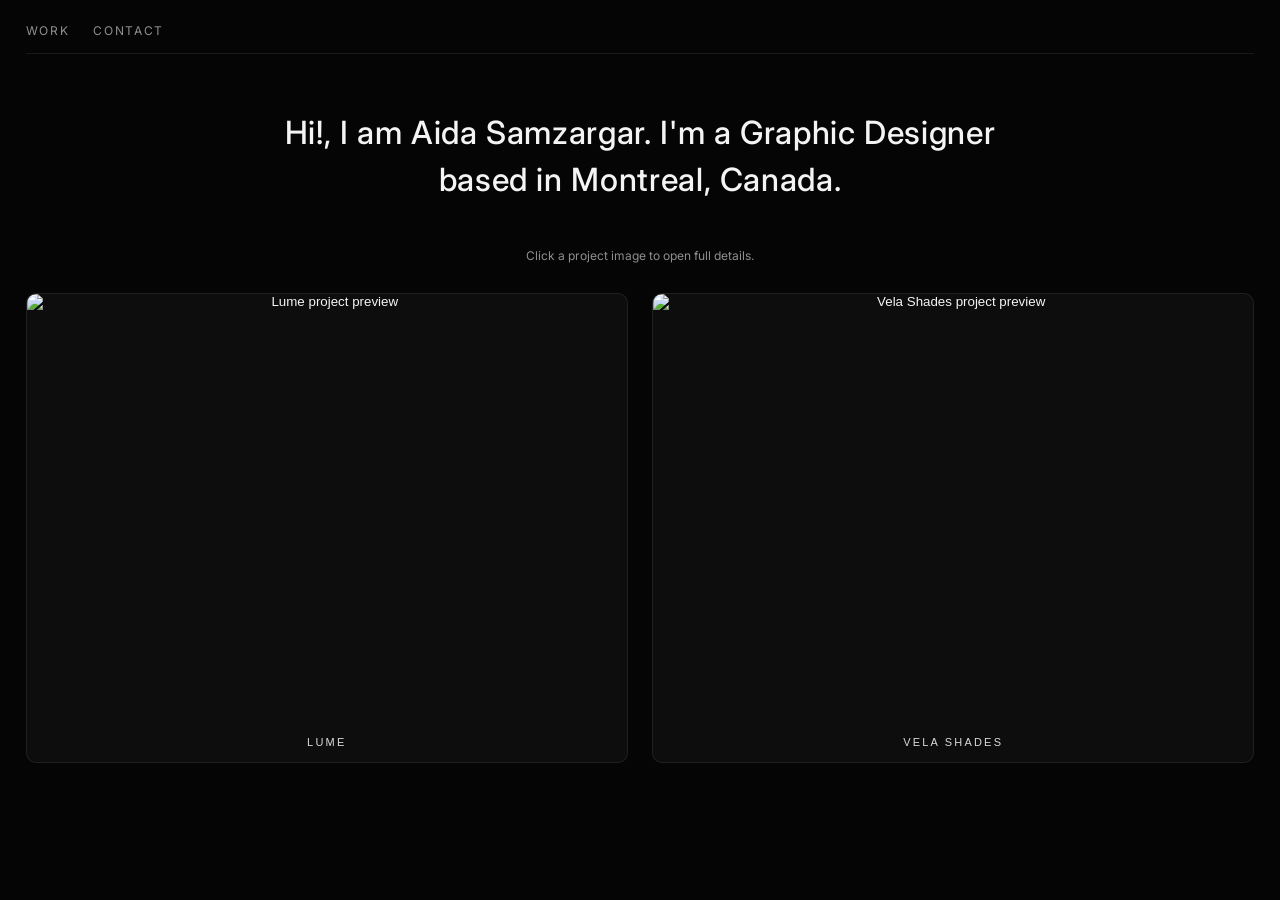
==== index.html @ a0bf2946 "update" ====
<!DOCTYPE html>
<html lang="en">
<head>
  <meta charset="UTF-8" />
  <meta name="viewport" content="width=device-width, initial-scale=1.0" />
  <title>Aida Samzargar | Graphic Designer</title>
  <link rel="preconnect" href="https://fonts.googleapis.com" />
  <link rel="preconnect" href="https://fonts.gstatic.com" crossorigin />
  <link href="https://fonts.googleapis.com/css2?family=Inter:wght@300;400;500;600&display=swap" rel="stylesheet" />
  <style>
    :root {
      --bg: #050505;
      --surface: #0d0d0d;
      --text: #f4f4f4;
      --muted: #8f8f8f;
      --line: rgba(255, 255, 255, 0.08);
    }

    * {
      box-sizing: border-box;
      margin: 0;
      padding: 0;
    }

    body {
      font-family: "Inter", sans-serif;
      background: var(--bg);
      color: var(--text);
      min-height: 100vh;
      line-height: 1.45;
    }

    .page {
      width: min(1360px, 96vw);
      margin: 0 auto;
      padding: 22px 0 54px;
    }

    .nav {
      display: flex;
      justify-content: space-between;
      align-items: center;
      margin-bottom: 56px;
      border-bottom: 1px solid var(--line);
      padding-bottom: 14px;
    }

    .nav-left {
      display: flex;
      gap: 24px;
      font-size: 12px;
      letter-spacing: 0.14em;
      text-transform: uppercase;
      color: var(--muted);
    }

    .brand {
      font-size: 32px;
      font-weight: 500;
      text-align: center;
      letter-spacing: 0.02em;
      max-width: 760px;
      margin: 0 auto 44px;
    }

    .helper {
      text-align: center;
      color: var(--muted);
      margin-top: 8px;
      margin-bottom: 28px;
      font-size: 12px;
    }

    .projects-grid {
      display: grid;
      grid-template-columns: repeat(2, minmax(0, 1fr));
      gap: 24px;
    }

    .project-card {
      border: 1px solid var(--line);
      background: var(--surface);
      overflow: hidden;
      border-radius: 10px;
      transition: transform 0.22s ease, border-color 0.22s ease;
      cursor: pointer;
      color: inherit;
      text-decoration: none;
    }

    .project-card:hover {
      transform: translateY(-3px);
      border-color: rgba(255, 255, 255, 0.2);
    }

    .project-card img {
      width: 100%;
      height: 430px;
      object-fit: cover;
      display: block;
    }

    .project-card .name {
      padding: 12px 14px 14px;
      font-size: 11px;
      text-transform: uppercase;
      letter-spacing: 0.2em;
      color: #dadada;
    }

    .modal {
      position: fixed;
      inset: 0;
      display: none;
      align-items: center;
      justify-content: center;
      background: rgba(0, 0, 0, 0.84);
      z-index: 1000;
      padding: 28px;
    }

    .modal.open {
      display: flex;
    }

    .modal-inner {
      width: min(1200px, 100%);
      max-height: 92vh;
      overflow: auto;
      background: #0c0c0c;
      border: 1px solid var(--line);
      border-radius: 10px;
    }

    .modal-head {
      position: sticky;
      top: 0;
      z-index: 1;
      background: #0c0c0c;
      display: flex;
      justify-content: space-between;
      align-items: center;
      padding: 14px 16px;
      border-bottom: 1px solid var(--line);
    }

    .modal-title {
      font-size: 11px;
      letter-spacing: 0.16em;
      text-transform: uppercase;
      color: #e5e5e5;
    }

    .close-btn {
      border: 1px solid var(--line);
      background: #171717;
      color: #fff;
      font-size: 12px;
      letter-spacing: 0.1em;
      text-transform: uppercase;
      padding: 8px 11px;
      cursor: pointer;
      border-radius: 6px;
    }

    .modal-image {
      width: 100%;
      height: auto;
      display: block;
    }

    @media (max-width: 800px) {
      .brand { font-size: 26px; }

      .projects-grid {
        grid-template-columns: 1fr;
      }

      .project-card img { height: 320px; }
    }
  </style>
</head>
<body>
  <main class="page">
    <header class="nav">
      <div class="nav-left">
        <span>Work</span>
        <span>Contact</span>
      </div>
    </header>

    <h1 class="brand">Hi!, I am Aida Samzargar. I'm a Graphic Designer based in Montreal, Canada.</h1>
    <p class="helper">Click a project image to open full details.</p>

    <section class="projects-grid">
      <button class="project-card" data-title="Lume" data-image="Lume.jpg" aria-label="Open Lume details">
        <img src="Lume.jpg" alt="Lume project preview" />
        <div class="name">Lume</div>
      </button>

      <button class="project-card" data-title="Vela Shades" data-image="Vela shades final.jpg" aria-label="Open Vela Shades details">
        <img src="Vela shades final.jpg" alt="Vela Shades project preview" />
        <div class="name">Vela Shades</div>
      </button>
    </section>
  </main>

  <div class="modal" id="projectModal" aria-hidden="true">
    <div class="modal-inner">
      <div class="modal-head">
        <div class="modal-title" id="modalTitle"></div>
        <button class="close-btn" id="closeModal" type="button">Close</button>
      </div>
      <img class="modal-image" id="modalImage" src="" alt="" />
    </div>
  </div>

  <script>
    const modal = document.getElementById("projectModal");
    const modalTitle = document.getElementById("modalTitle");
    const modalImage = document.getElementById("modalImage");
    const closeModal = document.getElementById("closeModal");
    const cards = document.querySelectorAll(".project-card");

    cards.forEach((card) => {
      card.addEventListener("click", () => {
        const title = card.dataset.title;
        const image = card.dataset.image;

        modalTitle.textContent = title;
        modalImage.src = image;
        modalImage.alt = title + " full project details";
        modal.classList.add("open");
        modal.setAttribute("aria-hidden", "false");
      });
    });

    const closeProjectModal = () => {
      modal.classList.remove("open");
      modal.setAttribute("aria-hidden", "true");
      modalImage.src = "";
      modalImage.alt = "";
    };

    closeModal.addEventListener("click", closeProjectModal);

    modal.addEventListener("click", (event) => {
      if (event.target === modal) {
        closeProjectModal();
      }
    });

    document.addEventListener("keydown", (event) => {
      if (event.key === "Escape" && modal.classList.contains("open")) {
        closeProjectModal();
      }
    });
  </script>
</body>
</html>
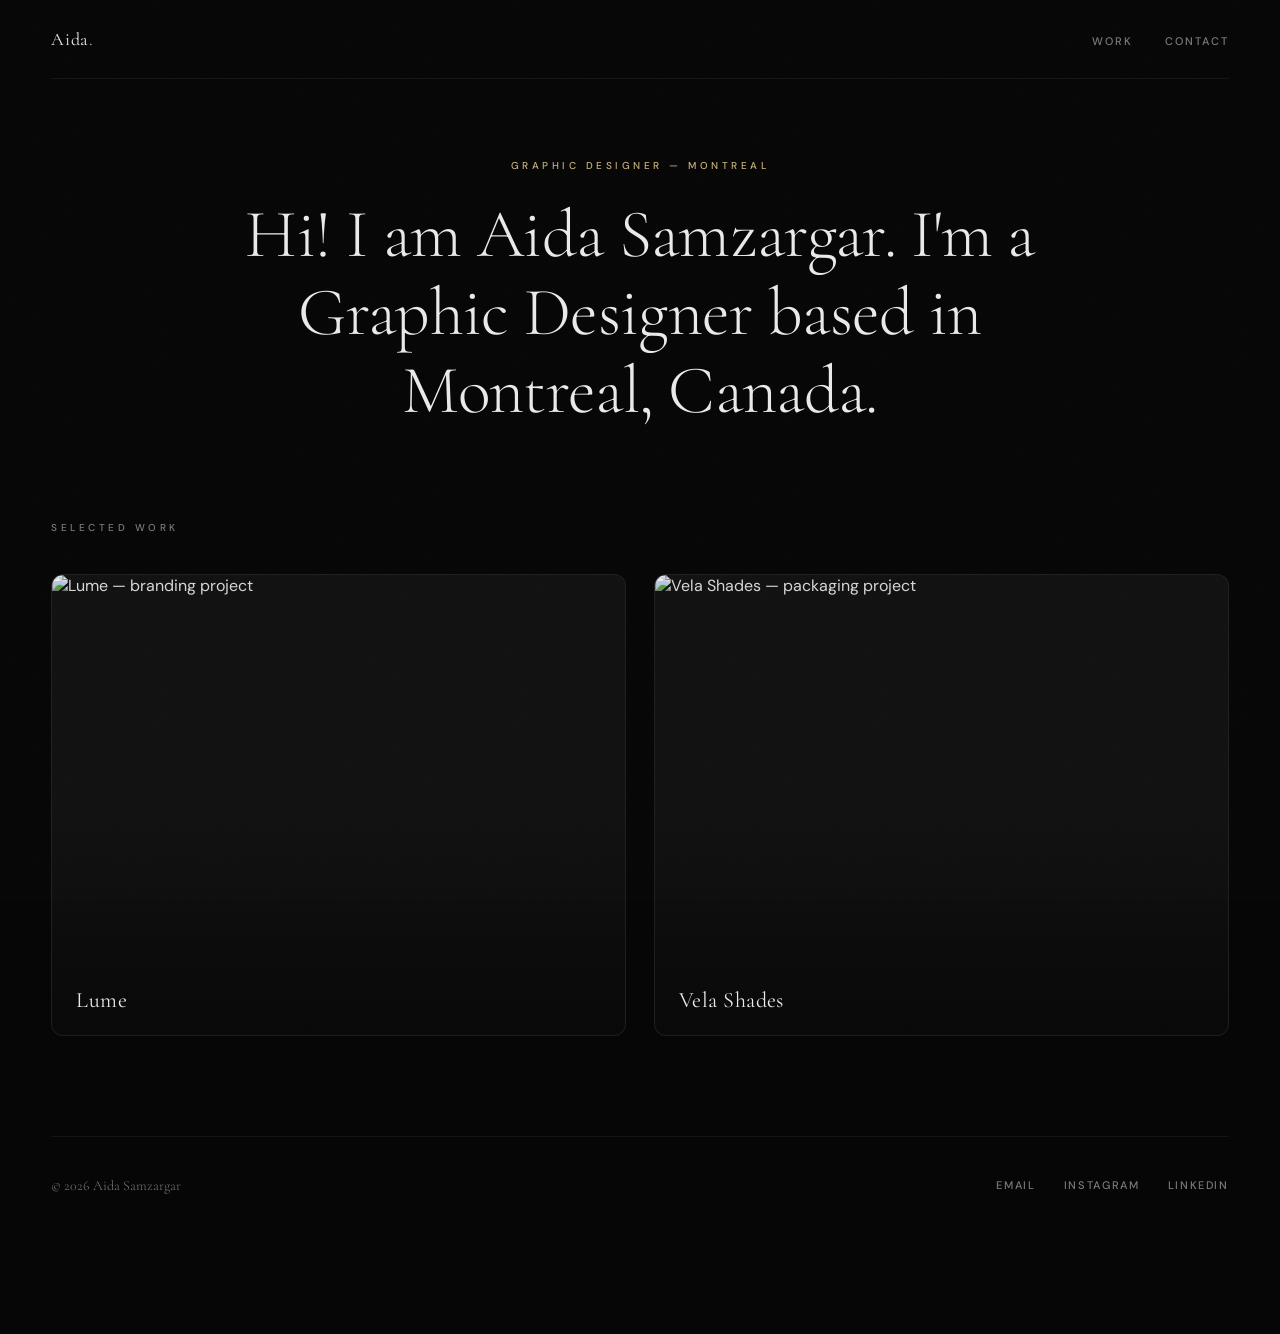
==== commit d02de81e: "update" ====
--- a/index.html
+++ b/index.html
@@ -3,258 +3,542 @@
 <head>
   <meta charset="UTF-8" />
   <meta name="viewport" content="width=device-width, initial-scale=1.0" />
-  <title>Aida Samzargar | Graphic Designer</title>
+  <title>Aida Samzargar — Graphic Designer</title>
   <link rel="preconnect" href="https://fonts.googleapis.com" />
   <link rel="preconnect" href="https://fonts.gstatic.com" crossorigin />
-  <link href="https://fonts.googleapis.com/css2?family=Inter:wght@300;400;500;600&display=swap" rel="stylesheet" />
+  <link href="https://fonts.googleapis.com/css2?family=Cormorant+Garamond:ital,wght@0,300;0,400;0,500;1,300;1,400&family=DM+Sans:wght@300;400;500&display=swap" rel="stylesheet" />
   <style>
     :root {
-      --bg: #050505;
-      --surface: #0d0d0d;
-      --text: #f4f4f4;
-      --muted: #8f8f8f;
-      --line: rgba(255, 255, 255, 0.08);
-    }
-
-    * {
-      box-sizing: border-box;
-      margin: 0;
-      padding: 0;
-    }
+      --bg: #060606;
+      --surface: #0e0e0e;
+      --card-bg: #111;
+      --text: #eaeaea;
+      --text-dim: #7a7a7a;
+      --accent: #c8b07a;
+      --accent-soft: rgba(200, 176, 122, 0.12);
+      --line: rgba(255, 255, 255, 0.06);
+      --serif: "Cormorant Garamond", Georgia, serif;
+      --sans: "DM Sans", -apple-system, sans-serif;
+      --ease-out: cubic-bezier(0.22, 1, 0.36, 1);
+    }
+
+    * { box-sizing: border-box; margin: 0; padding: 0; }
+
+    html { scroll-behavior: smooth; }
 
     body {
-      font-family: "Inter", sans-serif;
+      font-family: var(--sans);
       background: var(--bg);
       color: var(--text);
       min-height: 100vh;
-      line-height: 1.45;
-    }
-
+      overflow-x: hidden;
+      -webkit-font-smoothing: antialiased;
+    }
+
+    /* ── Grain overlay ── */
+    body::after {
+      content: "";
+      position: fixed;
+      inset: 0;
+      pointer-events: none;
+      z-index: 9999;
+      opacity: 0.025;
+      background-image: url("data:image/svg+xml,%3Csvg viewBox='0 0 256 256' xmlns='http://www.w3.org/2000/svg'%3E%3Cfilter id='n'%3E%3CfeTurbulence type='fractalNoise' baseFrequency='0.85' numOctaves='4' stitchTiles='stitch'/%3E%3C/filter%3E%3Crect width='100%25' height='100%25' filter='url(%23n)'/%3E%3C/svg%3E");
+      background-repeat: repeat;
+      background-size: 180px;
+    }
+
+    /* ── Page container ── */
     .page {
-      width: min(1360px, 96vw);
+      width: min(1320px, 92vw);
       margin: 0 auto;
-      padding: 22px 0 54px;
-    }
-
-    .nav {
+      padding: 0 0 100px;
+    }
+
+    /* ── Navigation ── */
+    nav {
       display: flex;
       justify-content: space-between;
       align-items: center;
-      margin-bottom: 56px;
-      border-bottom: 1px solid var(--line);
-      padding-bottom: 14px;
-    }
-
-    .nav-left {
-      display: flex;
-      gap: 24px;
-      font-size: 12px;
-      letter-spacing: 0.14em;
+      padding: 28px 0;
+      opacity: 0;
+      animation: fadeDown 0.8s var(--ease-out) 0.1s forwards;
+    }
+
+    .nav-logo {
+      font-family: var(--serif);
+      font-weight: 400;
+      font-size: 18px;
+      letter-spacing: 0.04em;
+      color: var(--text);
+    }
+
+    .nav-logo span { color: var(--accent); }
+
+    .nav-links {
+      display: flex;
+      gap: 32px;
+      list-style: none;
+    }
+
+    .nav-links a {
+      font-size: 11px;
+      font-weight: 500;
+      letter-spacing: 0.18em;
       text-transform: uppercase;
-      color: var(--muted);
-    }
-
-    .brand {
-      font-size: 32px;
+      text-decoration: none;
+      color: var(--text-dim);
+      transition: color 0.3s;
+      position: relative;
+    }
+
+    .nav-links a::after {
+      content: "";
+      position: absolute;
+      bottom: -4px;
+      left: 0;
+      width: 0;
+      height: 1px;
+      background: var(--accent);
+      transition: width 0.4s var(--ease-out);
+    }
+
+    .nav-links a:hover { color: var(--text); }
+    .nav-links a:hover::after { width: 100%; }
+
+    /* ── Divider ── */
+    .divider {
+      height: 1px;
+      background: var(--line);
+      opacity: 0;
+      animation: fadeIn 0.6s var(--ease-out) 0.3s forwards;
+    }
+
+    /* ── Hero ── */
+    .hero {
+      padding: 80px 0 90px;
+      display: flex;
+      flex-direction: column;
+      align-items: center;
+      text-align: center;
+      opacity: 0;
+      animation: fadeUp 1s var(--ease-out) 0.4s forwards;
+    }
+
+    .hero-eyebrow {
+      font-size: 10px;
       font-weight: 500;
-      text-align: center;
+      letter-spacing: 0.35em;
+      text-transform: uppercase;
+      color: var(--accent);
+      margin-bottom: 24px;
+    }
+
+    .hero h1 {
+      font-family: var(--serif);
+      font-weight: 300;
+      font-size: clamp(38px, 5.4vw, 68px);
+      line-height: 1.15;
+      max-width: 800px;
+      letter-spacing: -0.01em;
+      color: var(--text);
+    }
+
+    .hero h1 em {
+      font-style: italic;
+      color: var(--accent);
+    }
+
+    .hero-sub {
+      margin-top: 26px;
+      font-size: 14px;
+      color: var(--text-dim);
+      font-weight: 300;
       letter-spacing: 0.02em;
-      max-width: 760px;
-      margin: 0 auto 44px;
-    }
-
-    .helper {
-      text-align: center;
-      color: var(--muted);
-      margin-top: 8px;
-      margin-bottom: 28px;
-      font-size: 12px;
-    }
-
-    .projects-grid {
+    }
+
+    .hero-sub span {
+      display: inline-block;
+      width: 28px;
+      height: 1px;
+      background: var(--accent);
+      vertical-align: middle;
+      margin: 0 10px;
+    }
+
+    /* ── Section header ── */
+    .section-label {
+      font-size: 10px;
+      font-weight: 500;
+      letter-spacing: 0.35em;
+      text-transform: uppercase;
+      color: var(--text-dim);
+      margin-bottom: 40px;
+      opacity: 0;
+      animation: fadeUp 0.8s var(--ease-out) 0.7s forwards;
+    }
+
+    /* ── Projects grid ── */
+    .projects {
       display: grid;
-      grid-template-columns: repeat(2, minmax(0, 1fr));
-      gap: 24px;
-    }
-
-    .project-card {
+      grid-template-columns: repeat(2, 1fr);
+      gap: 28px;
+    }
+
+    .card {
+      position: relative;
       border: 1px solid var(--line);
-      background: var(--surface);
+      border-radius: 12px;
       overflow: hidden;
-      border-radius: 10px;
-      transition: transform 0.22s ease, border-color 0.22s ease;
+      background: var(--card-bg);
       cursor: pointer;
-      color: inherit;
-      text-decoration: none;
-    }
-
-    .project-card:hover {
-      transform: translateY(-3px);
-      border-color: rgba(255, 255, 255, 0.2);
-    }
-
-    .project-card img {
+      opacity: 0;
+      transform: translateY(30px);
+    }
+
+    .card:nth-child(1) { animation: fadeUp 0.9s var(--ease-out) 0.9s forwards; }
+    .card:nth-child(2) { animation: fadeUp 0.9s var(--ease-out) 1.1s forwards; }
+
+    .card-img-wrap {
+      position: relative;
+      overflow: hidden;
+    }
+
+    .card-img-wrap img {
       width: 100%;
-      height: 430px;
+      height: 460px;
       object-fit: cover;
       display: block;
-    }
-
-    .project-card .name {
-      padding: 12px 14px 14px;
-      font-size: 11px;
+      transition: transform 0.7s var(--ease-out), filter 0.7s var(--ease-out);
+      filter: brightness(0.92) saturate(0.95);
+    }
+
+    .card:hover .card-img-wrap img {
+      transform: scale(1.04);
+      filter: brightness(1) saturate(1);
+    }
+
+    /* overlay gradient */
+    .card-img-wrap::after {
+      content: "";
+      position: absolute;
+      inset: 0;
+      background: linear-gradient(
+        0deg,
+        rgba(6, 6, 6, 0.7) 0%,
+        rgba(6, 6, 6, 0) 50%
+      );
+      pointer-events: none;
+      transition: opacity 0.5s;
+    }
+
+    .card:hover .card-img-wrap::after {
+      opacity: 0.6;
+    }
+
+    .card-info {
+      position: absolute;
+      bottom: 0;
+      left: 0;
+      right: 0;
+      padding: 22px 24px;
+      display: flex;
+      justify-content: space-between;
+      align-items: flex-end;
+      pointer-events: none;
+    }
+
+    .card-name {
+      font-family: var(--serif);
+      font-weight: 400;
+      font-size: 22px;
+      letter-spacing: 0.02em;
+    }
+
+    .card-tag {
+      font-size: 10px;
+      font-weight: 500;
+      letter-spacing: 0.2em;
       text-transform: uppercase;
-      letter-spacing: 0.2em;
-      color: #dadada;
-    }
-
-    .modal {
+      color: var(--accent);
+      opacity: 0;
+      transform: translateY(6px);
+      transition: opacity 0.4s, transform 0.4s var(--ease-out);
+    }
+
+    .card:hover .card-tag {
+      opacity: 1;
+      transform: translateY(0);
+    }
+
+    /* ── Modal / Lightbox ── */
+    .modal-overlay {
       position: fixed;
       inset: 0;
-      display: none;
+      background: rgba(0, 0, 0, 0.88);
+      backdrop-filter: blur(14px);
+      -webkit-backdrop-filter: blur(14px);
+      z-index: 2000;
+      display: flex;
       align-items: center;
       justify-content: center;
-      background: rgba(0, 0, 0, 0.84);
-      z-index: 1000;
-      padding: 28px;
-    }
-
-    .modal.open {
-      display: flex;
-    }
-
-    .modal-inner {
-      width: min(1200px, 100%);
-      max-height: 92vh;
+      padding: 32px;
+      opacity: 0;
+      pointer-events: none;
+      transition: opacity 0.4s var(--ease-out);
+    }
+
+    .modal-overlay.open {
+      opacity: 1;
+      pointer-events: auto;
+    }
+
+    .modal-box {
+      width: min(1100px, 100%);
+      max-height: 90vh;
       overflow: auto;
-      background: #0c0c0c;
+      background: #0b0b0b;
       border: 1px solid var(--line);
-      border-radius: 10px;
-    }
-
-    .modal-head {
+      border-radius: 14px;
+      transform: scale(0.96) translateY(12px);
+      transition: transform 0.45s var(--ease-out);
+    }
+
+    .modal-overlay.open .modal-box {
+      transform: scale(1) translateY(0);
+    }
+
+    .modal-header {
       position: sticky;
       top: 0;
       z-index: 1;
-      background: #0c0c0c;
+      background: rgba(11, 11, 11, 0.92);
+      backdrop-filter: blur(12px);
+      -webkit-backdrop-filter: blur(12px);
       display: flex;
       justify-content: space-between;
       align-items: center;
-      padding: 14px 16px;
+      padding: 16px 22px;
       border-bottom: 1px solid var(--line);
     }
 
-    .modal-title {
-      font-size: 11px;
-      letter-spacing: 0.16em;
+    .modal-project-name {
+      font-family: var(--serif);
+      font-size: 16px;
+      font-weight: 400;
+      letter-spacing: 0.03em;
+    }
+
+    .modal-close {
+      appearance: none;
+      border: 1px solid var(--line);
+      background: transparent;
+      color: var(--text-dim);
+      font-family: var(--sans);
+      font-size: 10px;
+      font-weight: 500;
+      letter-spacing: 0.18em;
       text-transform: uppercase;
-      color: #e5e5e5;
-    }
-
-    .close-btn {
-      border: 1px solid var(--line);
-      background: #171717;
-      color: #fff;
-      font-size: 12px;
-      letter-spacing: 0.1em;
-      text-transform: uppercase;
-      padding: 8px 11px;
+      padding: 9px 16px;
+      border-radius: 8px;
       cursor: pointer;
-      border-radius: 6px;
-    }
-
-    .modal-image {
+      transition: color 0.3s, border-color 0.3s;
+    }
+
+    .modal-close:hover {
+      color: var(--text);
+      border-color: rgba(255, 255, 255, 0.2);
+    }
+
+    .modal-body img {
       width: 100%;
       height: auto;
       display: block;
     }
 
-    @media (max-width: 800px) {
-      .brand { font-size: 26px; }
-
-      .projects-grid {
+    /* ── Footer ── */
+    footer {
+      margin-top: 100px;
+      padding: 40px 0;
+      border-top: 1px solid var(--line);
+      display: flex;
+      justify-content: space-between;
+      align-items: center;
+      opacity: 0;
+      animation: fadeIn 0.8s var(--ease-out) 1.4s forwards;
+    }
+
+    .footer-left {
+      font-family: var(--serif);
+      font-size: 14px;
+      color: var(--text-dim);
+      font-weight: 300;
+    }
+
+    .footer-right {
+      display: flex;
+      gap: 28px;
+    }
+
+    .footer-right a {
+      font-size: 11px;
+      font-weight: 500;
+      letter-spacing: 0.15em;
+      text-transform: uppercase;
+      text-decoration: none;
+      color: var(--text-dim);
+      transition: color 0.3s;
+    }
+
+    .footer-right a:hover { color: var(--accent); }
+
+    /* ── Keyframes ── */
+    @keyframes fadeDown {
+      from { opacity: 0; transform: translateY(-14px); }
+      to   { opacity: 1; transform: translateY(0); }
+    }
+
+    @keyframes fadeUp {
+      from { opacity: 0; transform: translateY(30px); }
+      to   { opacity: 1; transform: translateY(0); }
+    }
+
+    @keyframes fadeIn {
+      from { opacity: 0; }
+      to   { opacity: 1; }
+    }
+
+    /* ── Responsive ── */
+    @media (max-width: 860px) {
+      .hero { padding: 56px 0 64px; }
+
+      .projects {
         grid-template-columns: 1fr;
+        gap: 20px;
       }
 
-      .project-card img { height: 320px; }
-    }
+      .card-img-wrap img { height: 340px; }
+
+      footer {
+        flex-direction: column;
+        gap: 18px;
+        text-align: center;
+      }
+    }
+
+    @media (max-width: 480px) {
+      .hero h1 { font-size: 32px; }
+      .card-img-wrap img { height: 260px; }
+      .nav-links { gap: 20px; }
+    }
+
+    /* ── Scrollbar ── */
+    ::-webkit-scrollbar { width: 6px; }
+    ::-webkit-scrollbar-track { background: var(--bg); }
+    ::-webkit-scrollbar-thumb { background: #222; border-radius: 4px; }
   </style>
 </head>
 <body>
+
   <main class="page">
-    <header class="nav">
-      <div class="nav-left">
-        <span>Work</span>
-        <span>Contact</span>
+
+    <!-- Navigation -->
+    <nav>
+      <div class="nav-logo">Aida<span>.</span></div>
+      <ul class="nav-links">
+        <li><a href="#work">Work</a></li>
+        <li><a href="mailto:contact@aidasam.com">Contact</a></li>
+      </ul>
+    </nav>
+
+    <div class="divider"></div>
+
+    <!-- Hero -->
+    <section class="hero">
+      <p class="hero-eyebrow">Graphic Designer — Montreal</p>
+      <h1>Hi! I am Aida Samzargar. I'm a Graphic Designer based in Montreal, Canada.</h1>
+    </section>
+
+    <!-- Projects -->
+    <p class="section-label" id="work">Selected Work</p>
+
+    <section class="projects">
+      <article class="card" data-title="Lume" data-img="Lume.jpg" data-tag="Branding">
+        <div class="card-img-wrap">
+          <img src="Lume.jpg" alt="Lume — branding project" loading="lazy" />
+        </div>
+        <div class="card-info">
+          <span class="card-name">Lume</span>
+          <span class="card-tag">View Project</span>
+        </div>
+      </article>
+
+      <article class="card" data-title="Vela Shades" data-img="Vela shades final.jpg" data-tag="Packaging">
+        <div class="card-img-wrap">
+          <img src="Vela shades final.jpg" alt="Vela Shades — packaging project" loading="lazy" />
+        </div>
+        <div class="card-info">
+          <span class="card-name">Vela Shades</span>
+          <span class="card-tag">View Project</span>
+        </div>
+      </article>
+    </section>
+
+    <!-- Footer -->
+    <footer>
+      <div class="footer-left">&copy; 2026 Aida Samzargar</div>
+      <div class="footer-right">
+        <a href="mailto:contact@aidasam.com">Email</a>
+        <a href="https://www.instagram.com/" target="_blank" rel="noopener">Instagram</a>
+        <a href="https://www.linkedin.com/" target="_blank" rel="noopener">LinkedIn</a>
       </div>
-    </header>
-
-    <h1 class="brand">Hi!, I am Aida Samzargar. I'm a Graphic Designer based in Montreal, Canada.</h1>
-    <p class="helper">Click a project image to open full details.</p>
-
-    <section class="projects-grid">
-      <button class="project-card" data-title="Lume" data-image="Lume.jpg" aria-label="Open Lume details">
-        <img src="Lume.jpg" alt="Lume project preview" />
-        <div class="name">Lume</div>
-      </button>
-
-      <button class="project-card" data-title="Vela Shades" data-image="Vela shades final.jpg" aria-label="Open Vela Shades details">
-        <img src="Vela shades final.jpg" alt="Vela Shades project preview" />
-        <div class="name">Vela Shades</div>
-      </button>
-    </section>
+    </footer>
+
   </main>
 
-  <div class="modal" id="projectModal" aria-hidden="true">
-    <div class="modal-inner">
-      <div class="modal-head">
-        <div class="modal-title" id="modalTitle"></div>
-        <button class="close-btn" id="closeModal" type="button">Close</button>
+  <!-- Lightbox Modal -->
+  <div class="modal-overlay" id="lightbox" role="dialog" aria-hidden="true">
+    <div class="modal-box">
+      <div class="modal-header">
+        <span class="modal-project-name" id="lightboxTitle"></span>
+        <button class="modal-close" id="lightboxClose" type="button">Close</button>
       </div>
-      <img class="modal-image" id="modalImage" src="" alt="" />
+      <div class="modal-body">
+        <img id="lightboxImg" src="" alt="" />
+      </div>
     </div>
   </div>
 
   <script>
-    const modal = document.getElementById("projectModal");
-    const modalTitle = document.getElementById("modalTitle");
-    const modalImage = document.getElementById("modalImage");
-    const closeModal = document.getElementById("closeModal");
-    const cards = document.querySelectorAll(".project-card");
-
-    cards.forEach((card) => {
-      card.addEventListener("click", () => {
-        const title = card.dataset.title;
-        const image = card.dataset.image;
-
-        modalTitle.textContent = title;
-        modalImage.src = image;
-        modalImage.alt = title + " full project details";
-        modal.classList.add("open");
-        modal.setAttribute("aria-hidden", "false");
+    (() => {
+      const overlay = document.getElementById("lightbox");
+      const lbTitle = document.getElementById("lightboxTitle");
+      const lbImg   = document.getElementById("lightboxImg");
+      const lbClose = document.getElementById("lightboxClose");
+
+      document.querySelectorAll(".card").forEach(card => {
+        card.addEventListener("click", () => {
+          lbTitle.textContent = card.dataset.title;
+          lbImg.src = card.dataset.img;
+          lbImg.alt = card.dataset.title + " — full project view";
+          overlay.classList.add("open");
+          overlay.setAttribute("aria-hidden", "false");
+          document.body.style.overflow = "hidden";
+        });
       });
-    });
-
-    const closeProjectModal = () => {
-      modal.classList.remove("open");
-      modal.setAttribute("aria-hidden", "true");
-      modalImage.src = "";
-      modalImage.alt = "";
-    };
-
-    closeModal.addEventListener("click", closeProjectModal);
-
-    modal.addEventListener("click", (event) => {
-      if (event.target === modal) {
-        closeProjectModal();
-      }
-    });
-
-    document.addEventListener("keydown", (event) => {
-      if (event.key === "Escape" && modal.classList.contains("open")) {
-        closeProjectModal();
-      }
-    });
+
+      const close = () => {
+        overlay.classList.remove("open");
+        overlay.setAttribute("aria-hidden", "true");
+        document.body.style.overflow = "";
+        setTimeout(() => { lbImg.src = ""; }, 400);
+      };
+
+      lbClose.addEventListener("click", close);
+      overlay.addEventListener("click", e => { if (e.target === overlay) close(); });
+      document.addEventListener("keydown", e => { if (e.key === "Escape") close(); });
+    })();
   </script>
+
 </body>
-</html>
+</html>
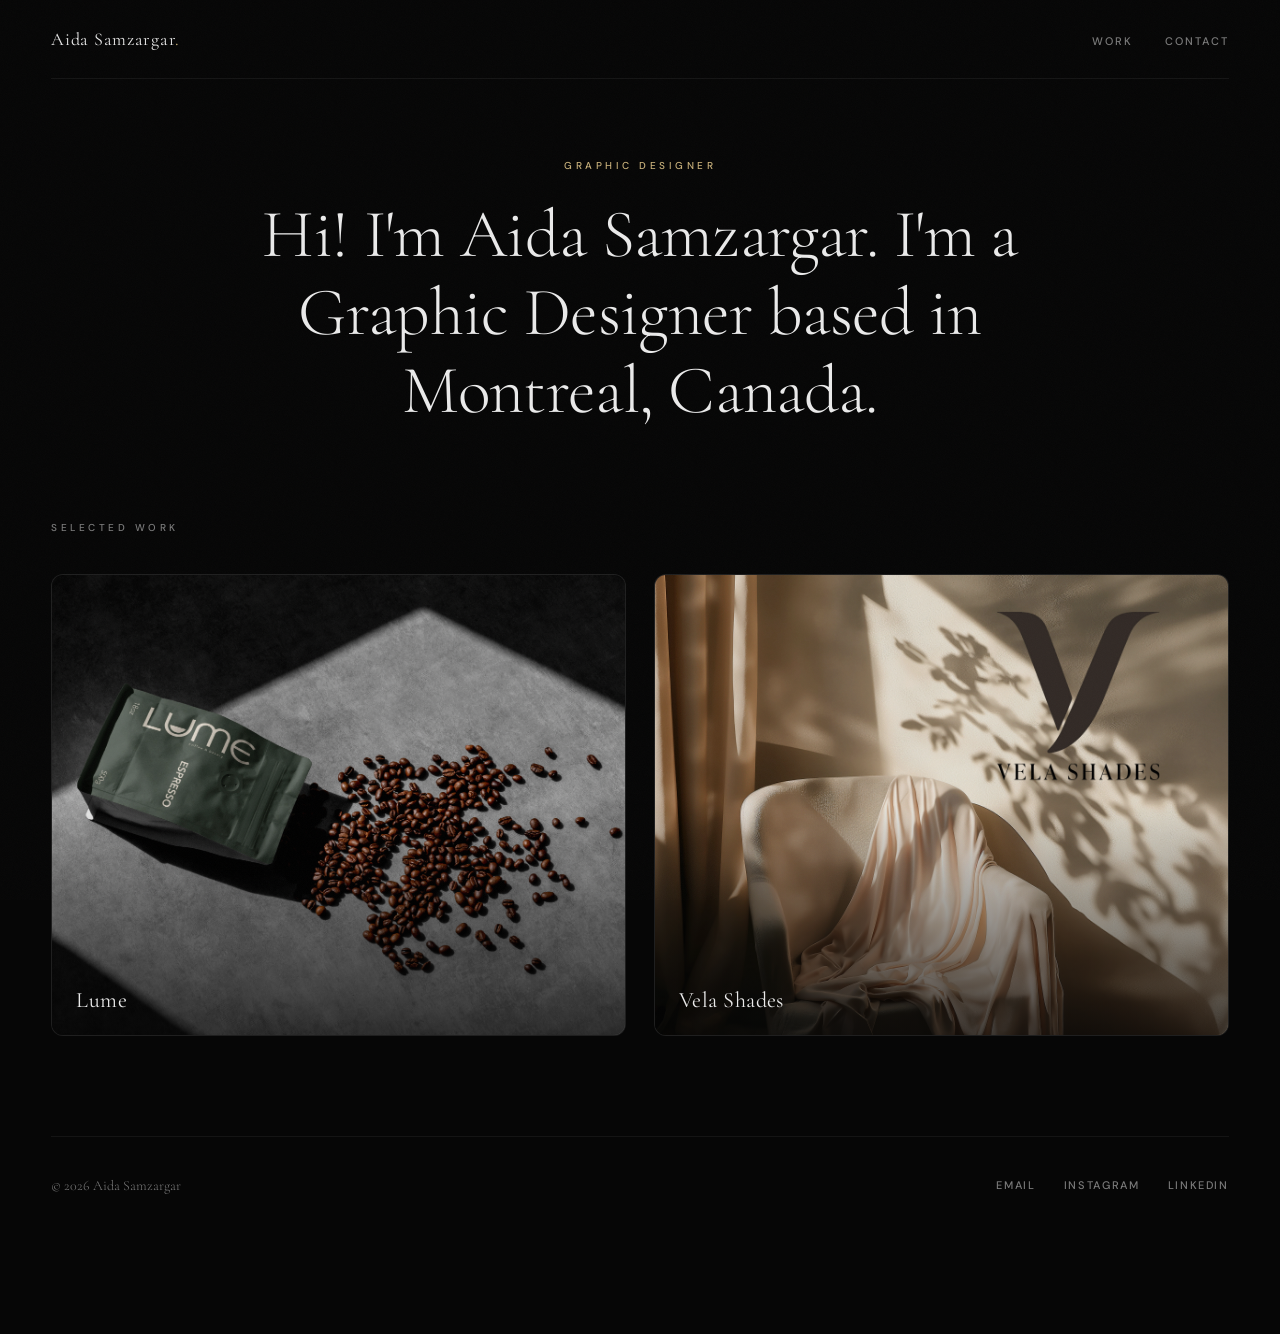
==== commit 39b9c728: "update" ====
--- a/index.html
+++ b/index.html
@@ -444,7 +444,7 @@
 
     <!-- Navigation -->
     <nav>
-      <div class="nav-logo">Aida<span>.</span></div>
+      <div class="nav-logo">Aida Samzargar<span>.</span></div>
       <ul class="nav-links">
         <li><a href="#work">Work</a></li>
         <li><a href="mailto:contact@aidasam.com">Contact</a></li>
@@ -455,8 +455,8 @@
 
     <!-- Hero -->
     <section class="hero">
-      <p class="hero-eyebrow">Graphic Designer — Montreal</p>
-      <h1>Hi! I am Aida Samzargar. I'm a Graphic Designer based in Montreal, Canada.</h1>
+      <p class="hero-eyebrow">Graphic Designer</p>
+      <h1>Hi! I'm Aida Samzargar. I'm a Graphic Designer based in Montreal, Canada.</h1>
     </section>
 
     <!-- Projects -->
@@ -465,7 +465,7 @@
     <section class="projects">
       <article class="card" data-title="Lume" data-img="Lume.jpg" data-tag="Branding">
         <div class="card-img-wrap">
-          <img src="Lume.jpg" alt="Lume — branding project" loading="lazy" />
+          <img src="cover lume.jpg" alt="Lume — cover image" loading="lazy" />
         </div>
         <div class="card-info">
           <span class="card-name">Lume</span>
@@ -475,7 +475,7 @@
 
       <article class="card" data-title="Vela Shades" data-img="Vela shades final.jpg" data-tag="Packaging">
         <div class="card-img-wrap">
-          <img src="Vela shades final.jpg" alt="Vela Shades — packaging project" loading="lazy" />
+          <img src="cover vela.jpg" alt="Vela Shades — cover image" loading="lazy" />
         </div>
         <div class="card-info">
           <span class="card-name">Vela Shades</span>
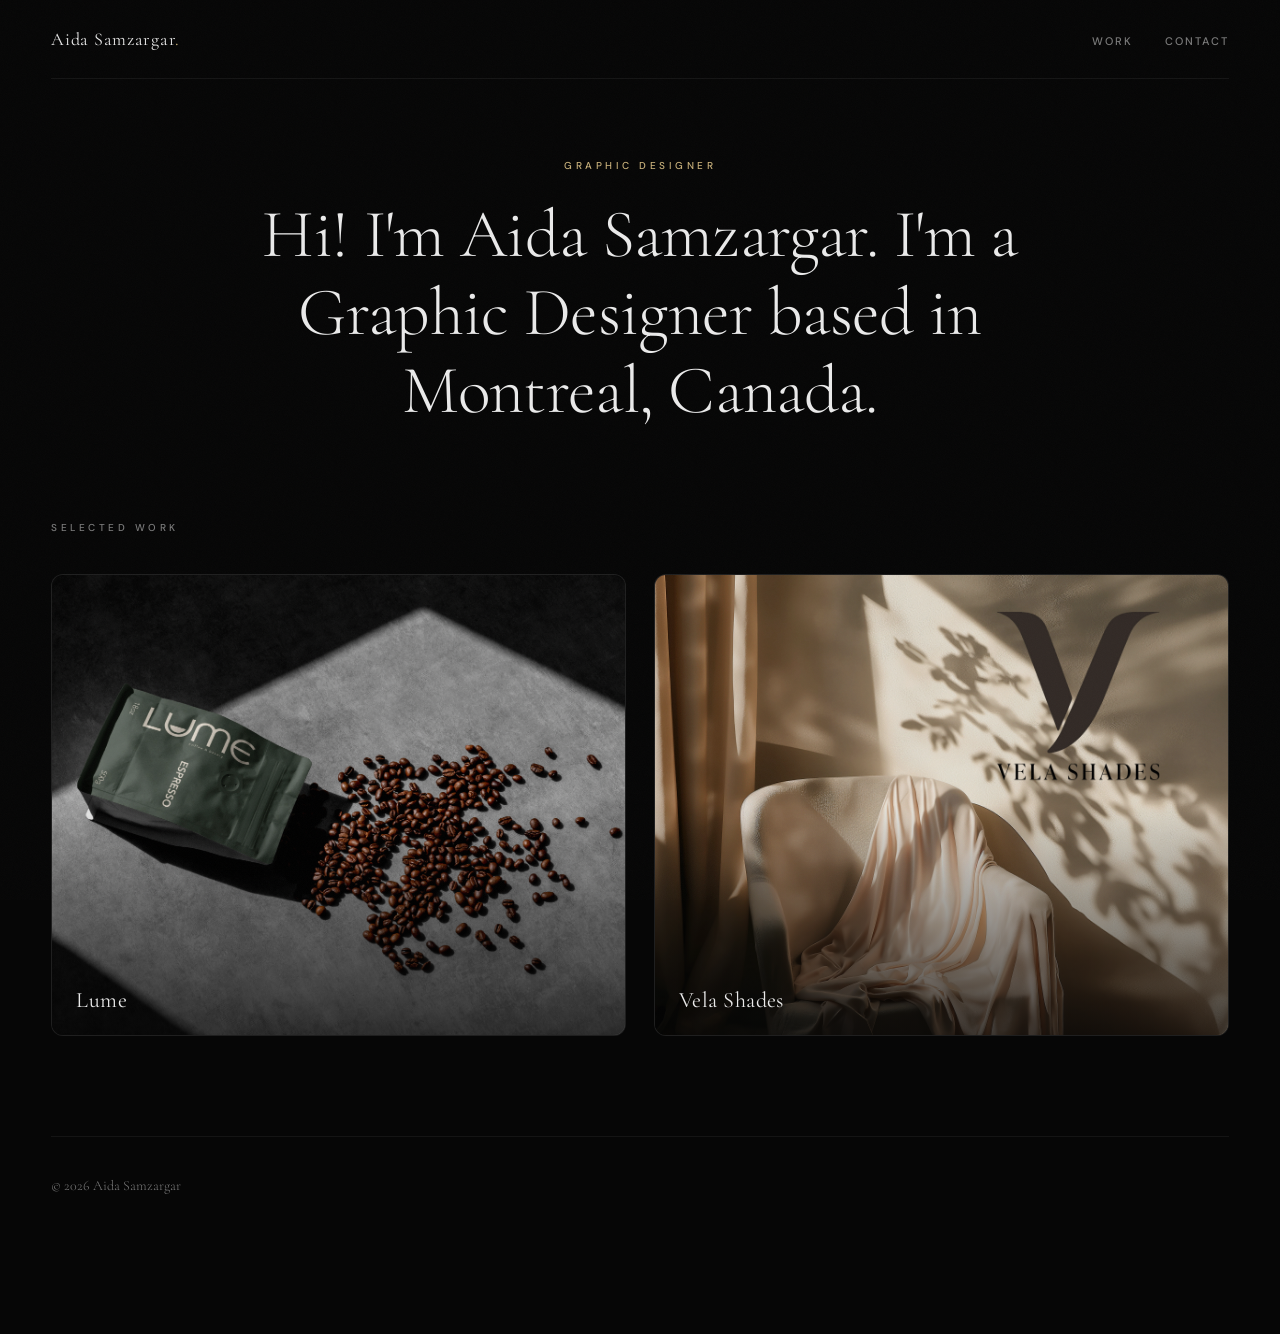
==== commit 92442c0f: "update" ====
--- a/index.html
+++ b/index.html
@@ -463,7 +463,7 @@
     <p class="section-label" id="work">Selected Work</p>
 
     <section class="projects">
-      <article class="card" data-title="Lume" data-img="Lume.jpg" data-tag="Branding">
+      <article class="card" data-title="Lume Coffee & Bakery | Brand Identity Design" data-img="Lume.jpg" data-tag="Branding">
         <div class="card-img-wrap">
           <img src="cover lume.jpg" alt="Lume — cover image" loading="lazy" />
         </div>
@@ -473,7 +473,7 @@
         </div>
       </article>
 
-      <article class="card" data-title="Vela Shades" data-img="Vela shades final.jpg" data-tag="Packaging">
+      <article class="card" data-title="Vela Shades | Drapery & Window Covering Brand Identity" data-img="Vela shades final.jpg" data-tag="Packaging">
         <div class="card-img-wrap">
           <img src="cover vela.jpg" alt="Vela Shades — cover image" loading="lazy" />
         </div>
@@ -487,11 +487,7 @@
     <!-- Footer -->
     <footer>
       <div class="footer-left">&copy; 2026 Aida Samzargar</div>
-      <div class="footer-right">
-        <a href="mailto:contact@aidasam.com">Email</a>
-        <a href="https://www.instagram.com/" target="_blank" rel="noopener">Instagram</a>
-        <a href="https://www.linkedin.com/" target="_blank" rel="noopener">LinkedIn</a>
-      </div>
+      <div class="footer-right"></div>
     </footer>
 
   </main>
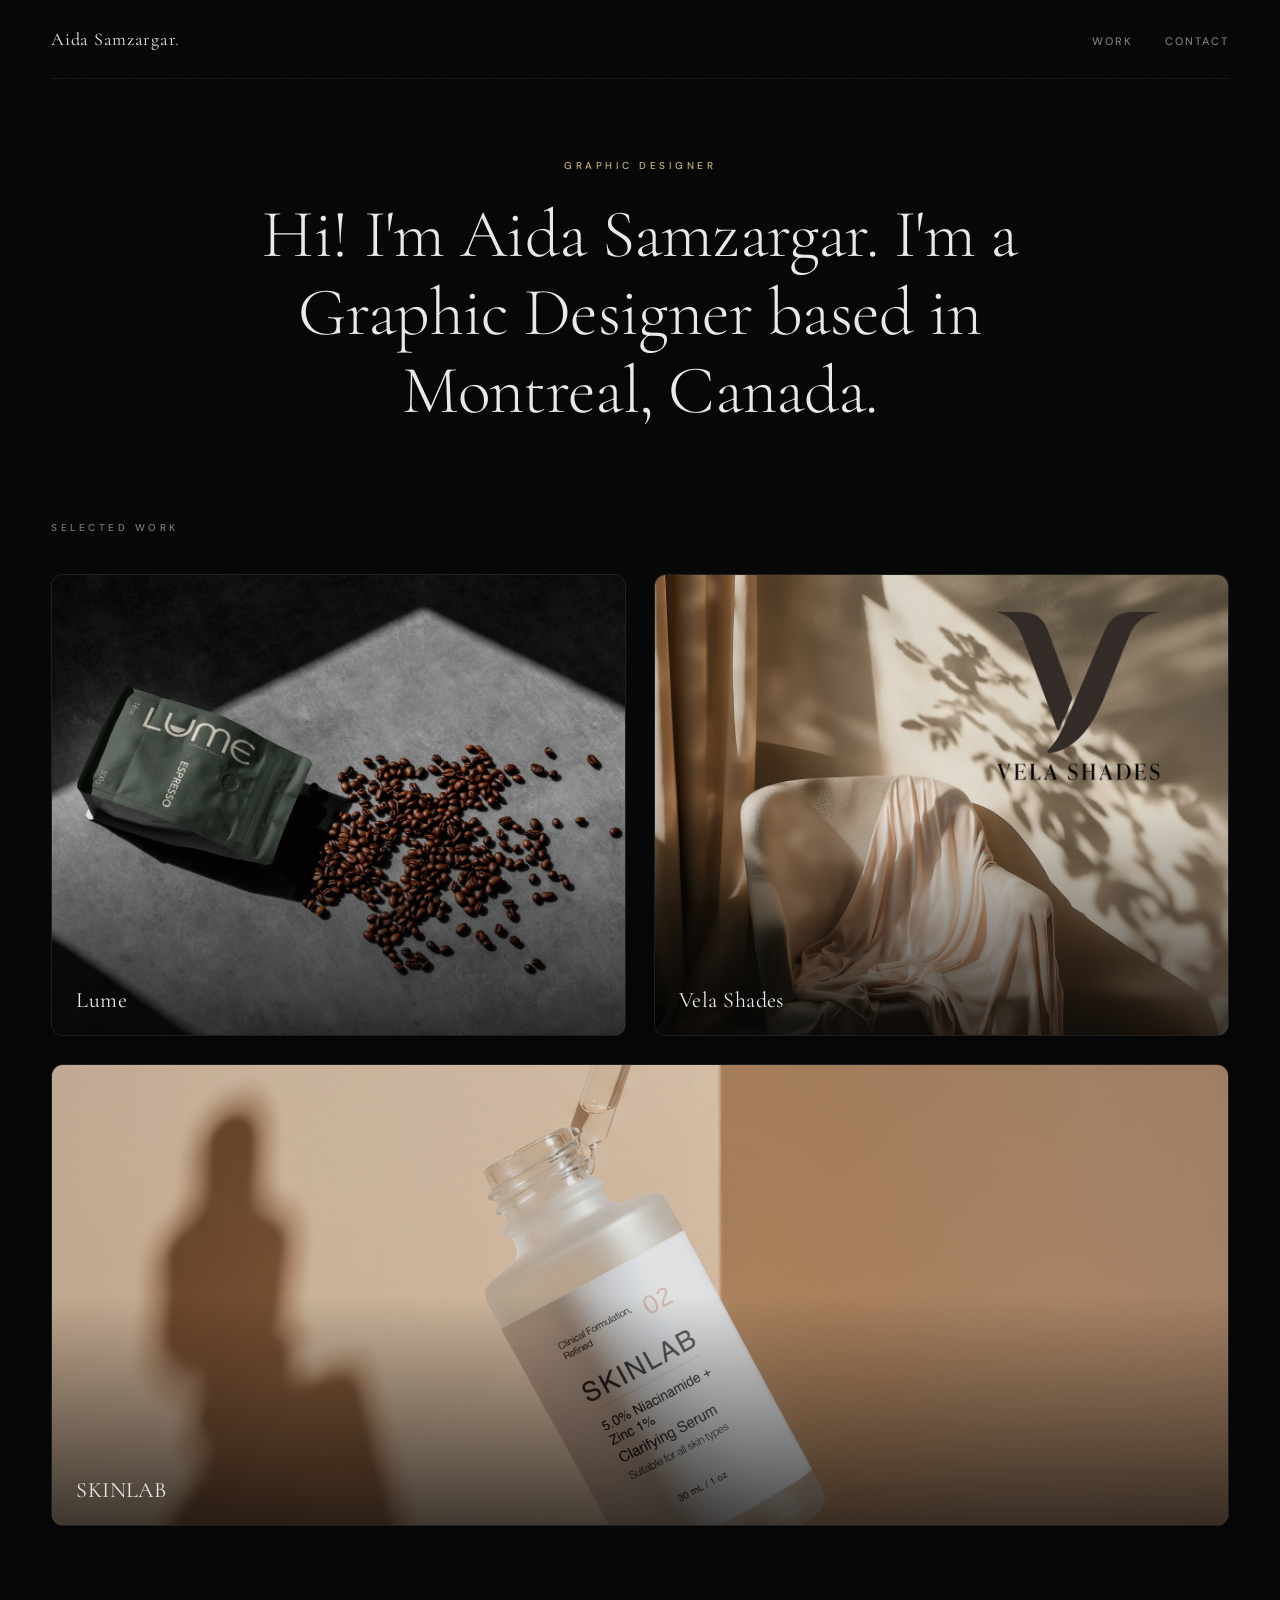
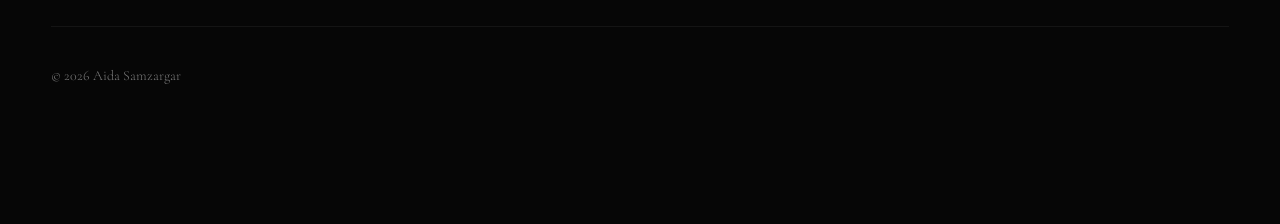
==== commit 8e0f18bc: "update" ====
--- a/index.html
+++ b/index.html
@@ -198,6 +198,10 @@
 
     .card:nth-child(1) { animation: fadeUp 0.9s var(--ease-out) 0.9s forwards; }
     .card:nth-child(2) { animation: fadeUp 0.9s var(--ease-out) 1.1s forwards; }
+    .card:nth-child(3) {
+      grid-column: 1 / -1;
+      animation: fadeUp 0.9s var(--ease-out) 1.3s forwards;
+    }
 
     .card-img-wrap {
       position: relative;
@@ -447,7 +451,7 @@
       <div class="nav-logo">Aida Samzargar<span>.</span></div>
       <ul class="nav-links">
         <li><a href="#work">Work</a></li>
-        <li><a href="mailto:contact@aidasam.com">Contact</a></li>
+        <li><a href="mailto:aidasamzargar@gmail.com">Contact</a></li>
       </ul>
     </nav>
 
@@ -479,6 +483,16 @@
         </div>
         <div class="card-info">
           <span class="card-name">Vela Shades</span>
+          <span class="card-tag">View Project</span>
+        </div>
+      </article>
+
+      <article class="card" data-title="SKINLAB| Skincare Brand Identity @ Packaging Design" data-img="Skinlab.JPG" data-tag="Branding">
+        <div class="card-img-wrap">
+          <img src="Skinlab Cover.JPG" alt="SKINLAB — cover image" loading="lazy" />
+        </div>
+        <div class="card-info">
+          <span class="card-name">SKINLAB</span>
           <span class="card-tag">View Project</span>
         </div>
       </article>
